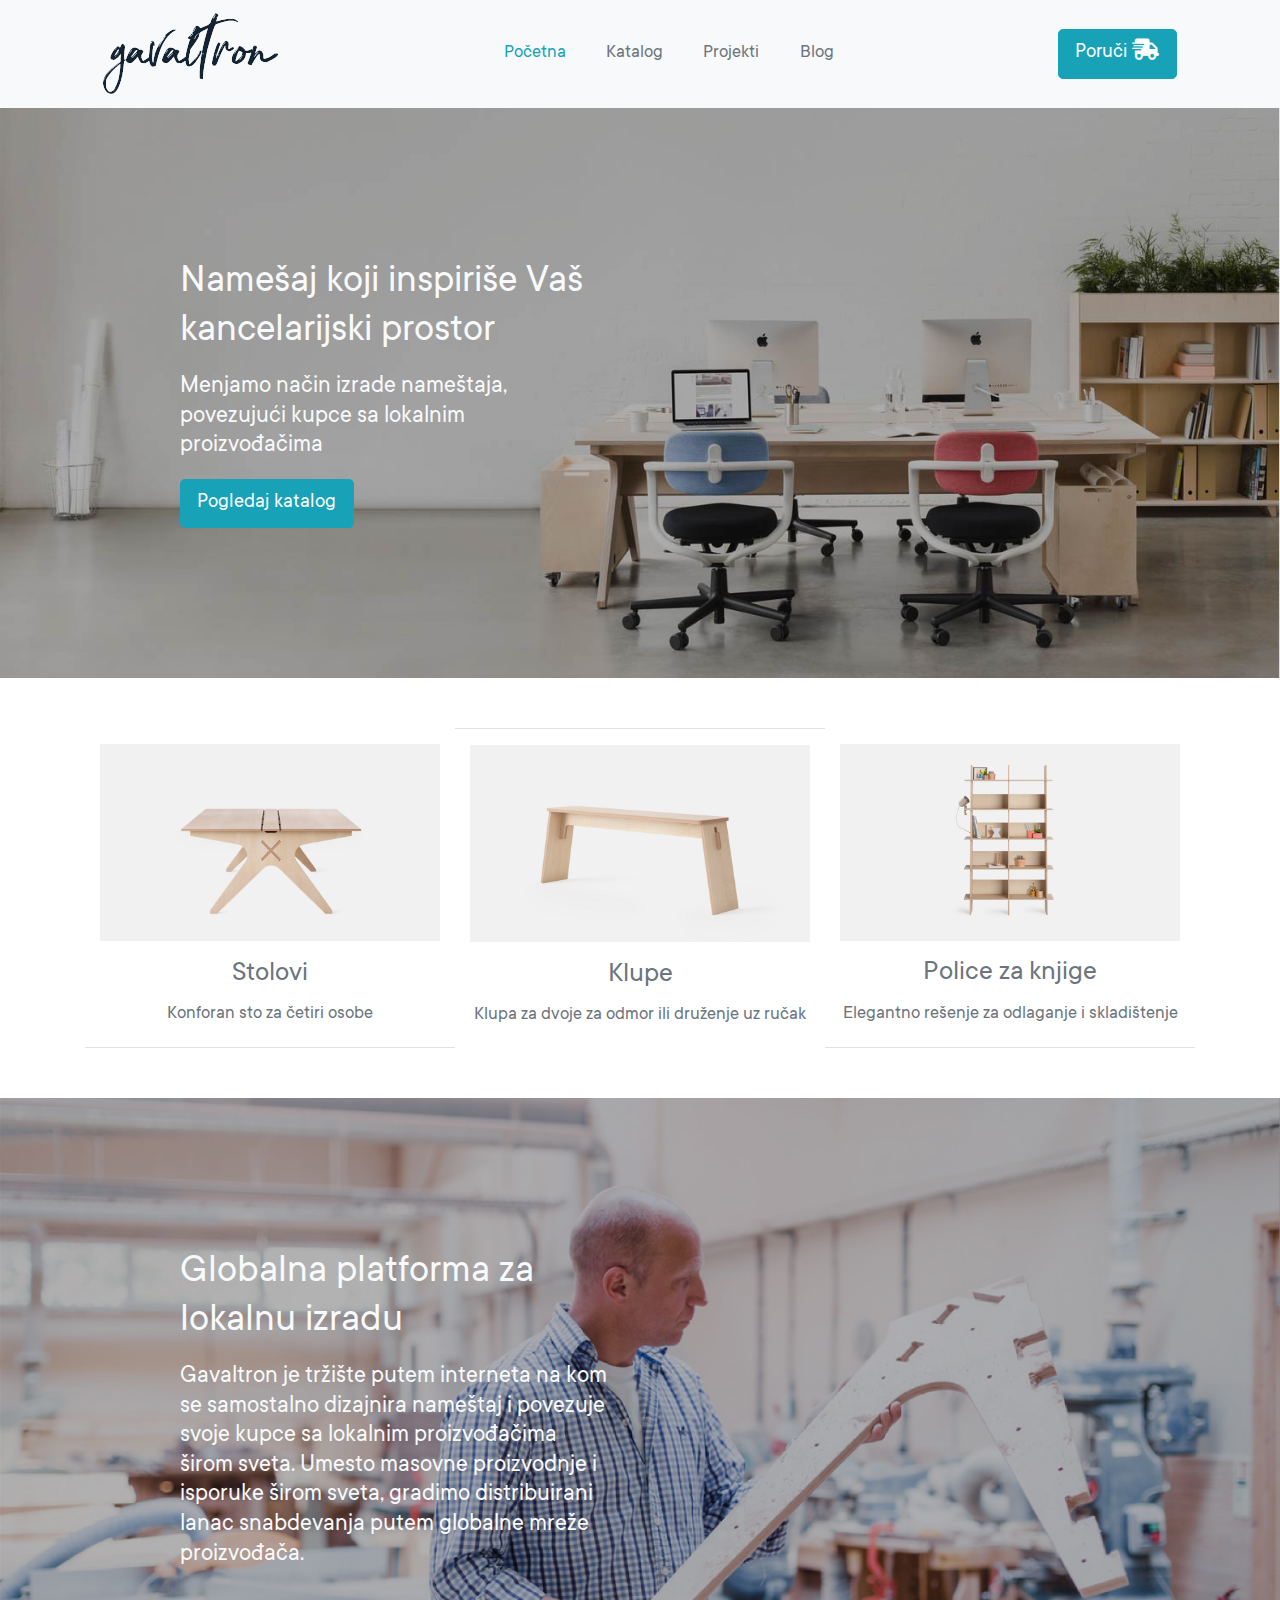
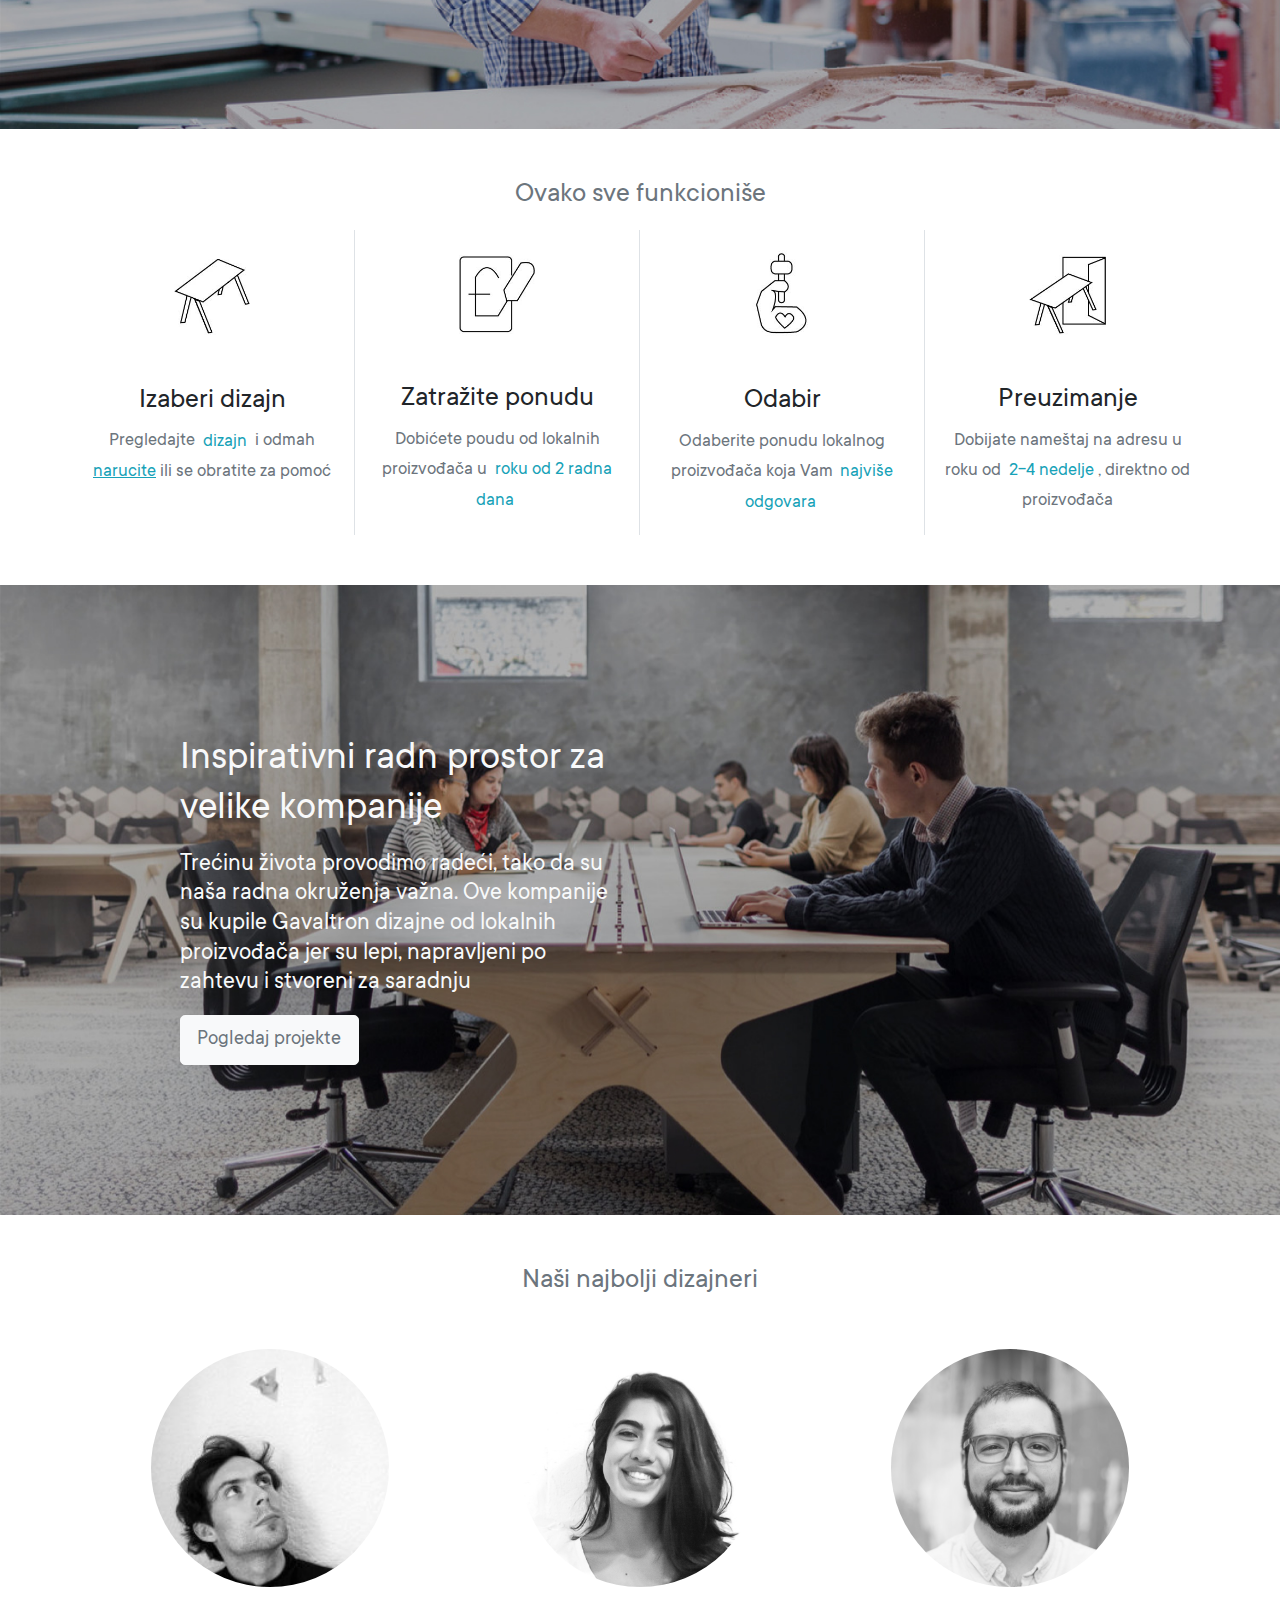
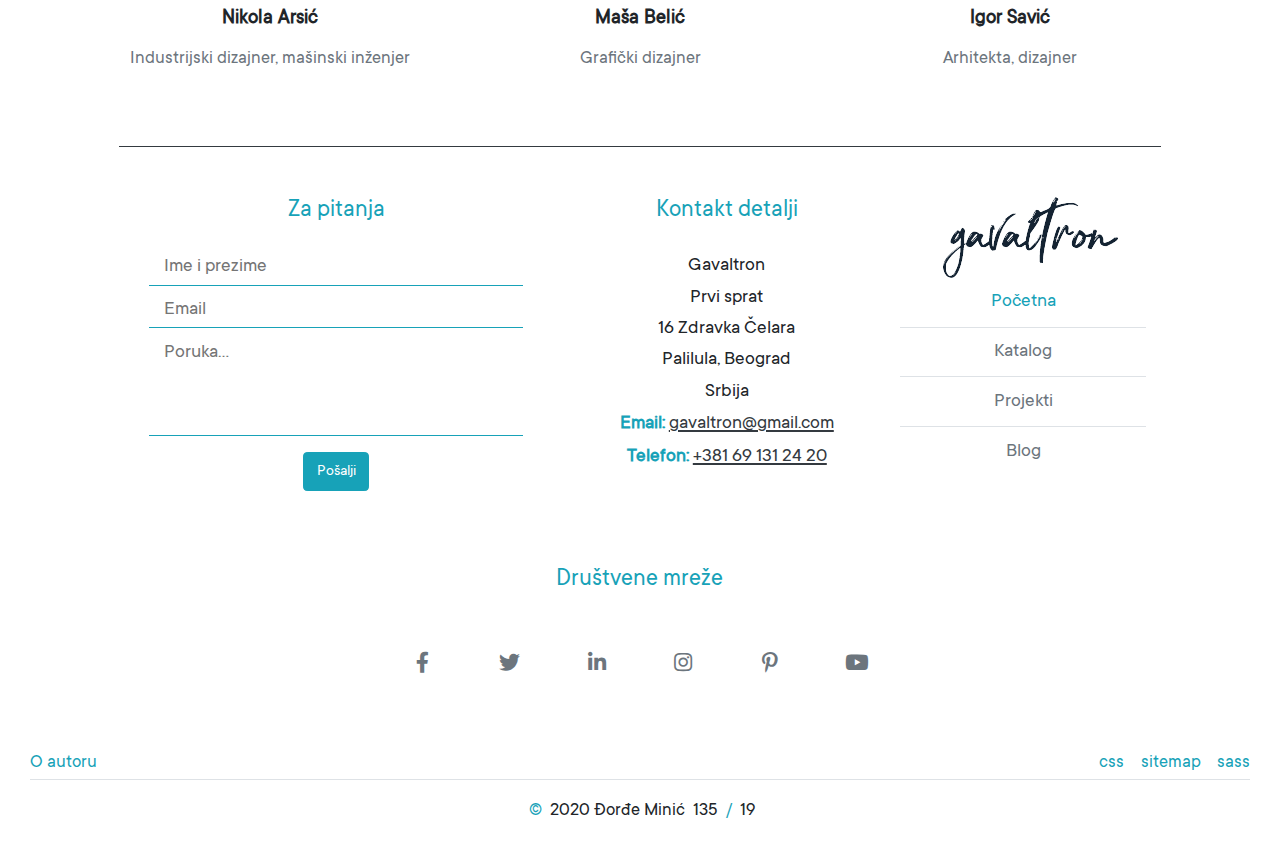
==== index.html @ ced62718 "summary" ====
<!DOCTYPE html>
<html lang="en">
  <head>
    <!--  animacija -->
    <meta charset="UTF-8"/>
    <meta name="viewport" content="width=device-width, initial-scale=1.0"/>
    <meta http-equiv="X-UA-Compatible" content="ie=edge"/>
    <title>Početna • Gavaltron</title>
    <link rel="shortcut icon" href="img/icon.ico" type="image/ico">
    <link rel="stylesheet" href="https://maxcdn.bootstrapcdn.com/bootstrap/4.0.0/css/bootstrap.min.css" integrity="sha384-Gn5384xqQ1aoWXA+058RXPxPg6fy4IWvTNh0E263XmFcJlSAwiGgFAW/dAiS6JXm"
        crossorigin="anonymous"/>
    <link rel="stylesheet" type="text/css" href="css/style.css"/>
    <link rel="stylesheet" href="https://use.fontawesome.com/releases/v5.12.1/css/all.css">
    <meta name="keywords" content="gavaltron, prodaja, namestaja, kontakt, cena"/>
	  <meta name="description" content="Mi menjamo način izrade nameštaja, povezujući kupce sa lokalnim proizvođačima.">
</head>
<body>
  <nav class="navbar navbar-expand-sm navbar-dark bg-light d-flex justify-content-around">
    <a href="#" class="navbar-brand"><img src="img/logo.jpg" class="mw-100" alt="logo"/></a>
    <button class="navbar-toggler bg-info" data-toggle="collapse" data-target="#navbarMenu">
        <span class="navbar-toggler-icon"></span>
    </button>
    <div class="collapse navbar-collapse nav-pills col-md-4" id="navbarMenu">
        <ul class="navbar-nav container justify-content-around">
            <li class="nav-item"><a href="#" class="nav-link text-info">Početna</a></li>
            <li class="nav-item"><a href="katalog.html" class="nav-link text-secondary">Katalog</a></li>
            <li class="nav-item"><a href="projekti.html" class="nav-link text-secondary">Projekti</a></li>
            <li class="nav-item"><a href="blog.html" class="nav-link text-secondary">Blog</a></li>
        </ul>
    </div>
    <button type="button" id="korpa" class="btn btn-info btn-lg" data-toggle="modal" data-target=".bd-example-modal-lg">Poruči <i class="fa fa-shipping-fast"></i></button>
    <div class="modal fade bd-example-modal-lg" tabindex="-1" role="dialog" aria-labelledby="myLargeModalLabel" aria-hidden="true">
      <div class="modal-dialog modal-lg">
        <div class="modal-content">
          <section class="order-form my-4 mx-4">
            <div class="container pt-4">
        
                <div class="row">
                    <div class="col-12">
                        <h1>Poručite brzo i jednostavno!</h1>
                        <span class="pb-2 border-bottom d-block">Popunite formular ispod kako bi poručili željeni namestaj.</span>
                    </div>
                    <div class="col-12">
                        
                        <div class="row mx-4">
                            <div class="col-12 mb-2">
                            <label class="order-form-label mt-2">Lični podaci</label>
                            </div>
                            <div class="col-12 col-sm-6">
                            <input class="order-form-input border border-info" placeholder="Ime" required/>
                            </div>
                            <div class="col-12 col-sm-6 mt-2 mt-sm-0">
                            <input class="order-form-input border border-info" placeholder="Prezime" required/>
                            </div>
                        </div>
                
                        <div class="row mt-3 mx-4">
                            <div class="col-12">
                            <label class="order-form-label mt-2">Naziv nameštaja i tip</label>
                            </div>
                            <div class="col-12">
                            <input class="order-form-input border border-info" placeholder="Npr: 'Lean' Sto" required/>
                            </div>
                        </div>
                
                        <div class="row mt-3 mx-4">
                            <div class="col-12">
                            <label class="order-form-label mt-2">Datum poručivanja</label>
                            </div>
                            <div class="col-12">
                            <input class="order-form-input border border-info" placeholder="Npr: 20.4.2020." id="date" required/>
                            </div>
                        </div>
                
                        <div class="row mt-3 mx-4">
                            <div class="col-12">
                            <label class="order-form-label mt-2">Adresa</label>
                            </div>
                            <div class="col-12">
                            <input class="order-form-input border border-info" placeholder="Ulica i broj" required/>
                            </div>
                            <div class="col-12 col-sm-6 mt-2 pr-sm-2">
                            <input class="order-form-input border border-info" placeholder="Grad i poštanski broj" required/>
                            </div>
                            <div class="col-12 col-sm-6 mt-2 pl-sm-0">
                            <input class="order-form-input border border-info" placeholder="Država" required/>
                            </div>
                        </div>
                
                        <div class="row mt-3 mx-4">
                            <div class="col-12">
                                <div class="custom-control custom-checkbox">
                                    <input type="checkbox" class="custom-control-input" id="defaultChecked2" checked/>
                                    <label class="custom-control-label" for="defaultChecked2">Slažem se sa uslovim korišćenja.</label>
                                </div>
                            </div>
                        </div>
                
                        <div class="row mt-3">
                            <div class="col-12">
                                <button type="button" id="btnSubmit" class="btn btn-lg btn-info btn-min-width d-block mx-auto btn-submit">Poruči</button>
                            </div>
                            <div class="col-12 mt-4">
                              <p class="d-inline">Za odlazak na katalog klikni </p><a href="katalog.html" class="text-info" ><u>ovde.</u></a>
                          </div>
                        </div>
            
                    </div>
                </div>
            </div>
        </section>
        </div>
      </div>
    </div>
  </nav>
  <div class="naslovna bg p-50-0 d-flex align-items-center">
    <div class="container-fuid col-12">
      <div class="container-fuid float-left text-light col-12 col-lg-5">
        <h1>Namešaj koji inspiriše Vaš kancelarijski prostor</h1>
        <h4 class="mt-3 mb-3">Menjamo način izrade nameštaja, povezujući kupce sa lokalnim proizvođačima</h4>
        <span class="button-container text-left">
          <a href="katalog.html" class="btn btn-lg btn-info btn-min-width ">Pogledaj katalog</a>
        </span>
      </div>
    </div>
  </div>  
  <div class="container p-50-0">
    <div class="trojka row m-0 container">
      <a href="katalog.html#stolovi" class="border-bottom col-xs-6 text-center col-sm-4 text-secondary">
        <div class="img-container mt-3"><img src="img/sto.jpg" class="h-auto mw-100" alt="sto"/></div>
        <h3 class="mt-3">Stolovi</h3>
        <p>Konforan sto za četiri osobe</p>
      </a>
      <a href="katalog.html#klupe" class="border-top col-xs-6 text-center col-sm-4 text-secondary dn">
        <div class="img-container mt-3"><img src="img/klupa.jpg" class="h-auto mw-100" alt="klupa"/></div>
        <h3 class="mt-3">Klupe</h3>
        <p>Klupa za dvoje za odmor ili druženje uz ručak</p>
      </a>
      <a href="katalog.html#police" class="border-bottom col-xs-6 text-center col-sm-4 text-secondary">
        <div class="img-container mt-3"><img src="img/polica.jpg" class="h-auto mw-100" alt="polica"/></div>
        <h3 class="mt-3">Police za knjige</h3>
        <p>Elegantno rešenje za odlaganje i skladištenje</p>
      </a>
    </div>
  </div>
  <div class="naslovna o-nama bg p-50-0 d-flex align-items-center">
    <div class="container-fuid col-12">
      <div class="container-fuid float-left text-light col-12 col-lg-5">
        <h1>Globalna platforma za lokalnu izradu</h1>
        <h4 class="mt-3">Gavaltron je tržište putem interneta na kom se samostalno dizajnira nameštaj i povezuje svoje kupce sa lokalnim proizvođačima širom sveta. 
          Umesto masovne proizvodnje i isporuke širom sveta, gradimo distribuirani lanac snabdevanja putem globalne mreže proizvođača.</h4>
      </div>
    </div>
  </div> 
  <div class="koraci container text-center p-50-0">
    <h3 class="text-center text-secondary mb-3">Ovako sve funkcioniše</h3>
    <div class="row m-0">
        <div class="col-6 col-lg-3 bn border-right">
          <div class="img-container mt-3 mb-3"><img src="img/ikonica1.jpg" class=" mh-30" alt="Dizajn"/></div>
          <h3 class="mt-5">Izaberi dizajn</h3>
          <p class="mt-2 text-secondary">Pregledajte <mark>dizajn</mark> i odmah <a href="#" class="aunderline text-info">narucite</a> ili se obratite za pomoć</p>
        </div>
        <div class="col-6 col-lg-3 bn border-right">
          <div class="img-container mt-3 mb-3"><img src="img/ikonica2.jpg" class="h-auto w-30" alt="Ponuda"/></div>
          <h3 class="mt-5">Zatražite ponudu</h3>
          <p class="mt-2 text-secondary">Dobićete poudu od lokalnih proizvođača u <mark>roku od 2 radna dana</mark></p>
        </div>
        <div class="col-6 col-lg-3 bn border-right">
          <div class="img-container mt-3 mb-3"><img src="img/ikonica3.jpg" class="h-auto w-30" alt="Odabir"/></div>
          <h3 class="mt-5">Odabir</h3>
          <p class="mt-2 text-secondary">Odaberite ponudu lokalnog proizvođača koja Vam <mark>najviše odgovara</mark></p>
        </div>
        <div class="col-6 col-lg-3">
          <div class="img-container mt-3 mb-3"><img src="img/ikonica4.jpg" class="h-auto w-30" alt="Dostava"/></div>
          <h3 class="mt-5">Preuzimanje</h3>
          <p class="mt-2 text-secondary">Dobijate nameštaj na adresu u roku od <mark>2-4 nedelje</mark>, direktno od proizvođača</p>
        </div>
    </div>
  </div>
  <div class="naslovna klijenti bg p-50-0 d-flex align-items-center">
    <div class="container-fuid col-12">
      <div class="container-fuid float-left text-light col-12 col-lg-5">
        <h1>Inspirativni radn prostor za velike kompanije</h1>
        <h4 class="mt-3 mb-3">Trećinu života provodimo radeći, tako da su naša radna okruženja važna. 
          Ove kompanije su kupile Gavaltron dizajne od lokalnih proizvođača jer su lepi, napravljeni po zahtevu i stvoreni za saradnju</h4>
        <span class="button-container text-left">
          <a href="projekti.html" class="btn btn-lg btn-light text-secondary btn-min-width ">Pogledaj projekte</a>
        </span>
      </div>
    </div>
  </div>  
  <div class="dizajneri container p-50-0">
    <h3 class="text-center text-secondary mb-5">Naši najbolji dizajneri</h3>
    <div class="row m-0 container d-flex justify-content-around">
      <div class="card col-xs-6 text-center col-8 col-sm-6 col-md-4 brd-none">
        <img class="card-img-top rounded-circle mx-auto" src="img/dizajner1.jpg" alt="dizajner">
        <div class="card-body">
          <h5 class="card-title font-weight-bold">Nikola Arsić</h5>
          <p class="card-text text-secondary">Industrijski dizajner, mašinski inženjer</p>
        </div>
      </div>
      <div class="card col-xs-6 text-center col-8 col-sm-6 col-md-4 brd-none">
        <img class="card-img-top rounded-circle mx-auto" src="img/dizajner2.jpg" alt="dizajner">
        <div class="card-body">
          <h5 class="card-title font-weight-bold">Maša Belić</h5>
          <p class="card-text text-secondary">Grafički dizajner</p>
        </div>
      </div>
      <div class="card col-xs-6 text-center col-8 col-sm-6 col-md-4 brd-none">
        <img class="card-img-top rounded-circle mx-auto" src="img/dizajner3.jpg" alt="dizajner">
        <div class="card-body">
          <h5 class="card-title font-weight-bold">Igor Savić</h5>
          <p class="card-text text-secondary">Arhitekta, dizajner</p>
        </div>
      </div>
    </div>
  </div>
  <footer>
    <div class="container-fluid pb-0">
      <div class="kontakt border-top border-dark container-fluid d-flex flex-wrap justify-content-between col-10 p-50-0">
        <form class="p-50-0 pt-0 d-inline col-12 col-md-6 col-lg-5" action="#" method="GET">
          <h4 class="text-info mb-4 text-center">Za pitanja</h4>
          <div class="container-fluid col-12">
            <div class="col d-flex">
              <input type="text" name="name" id="name" class="container brd-none border-bottom border-info" placeholder="Ime i prezime">
            </div>
            <div class="col d-flex">
              <input type="email" name="mail" id="mail" class="container brd-none border-bottom border-info mt-2" placeholder="Email">
            </div>
            <div class="col d-flex">
              <textarea name="text" id="text" cols="22" maxlength="200"  rows="3" class="container brd-none border-bottom border-info mt-2" placeholder="Poruka..."></textarea>
            </div>
            <div class="d-flex justify-content-center mt-3">
                <input type="submit" id="button" class="btn btn-info" value="Pošalji">
            </div>      
          </div>
        </form>
        <div class="container text-center col-12 col-md-6 col-lg-4">
          <h4 class="text-info mb-4 text-center">Kontakt detalji</h4>
          <ul class="list-unstyled">
            <li>Gavaltron</li>
            <li>Prvi sprat</li>
            <li>16 Zdravka Čelara</li>
            <li>Palilula, Beograd</li>
            <li>Srbija</li>
            <li class="text-info">
              <p class="font-weight-bold d-inline">Email: </p><a href="mailto:djordje.minic.135.19@ict.edu.rs" class="text-dark aunderline">gavaltron@gmail.com</a>
            </li>
            <li class="text-info">
              <p class="font-weight-bold d-inline">Telefon: </p><a href="tel:+381 69 131 24 20" class="text-dark aunderline">+381 69 131 24 20</a>
            </li>
          </ul>
        </div>
        <div class="p-50-0 pt-0 container col-lg-3 col-9 col-md-6">
          <div class="logo-f d-flex justify-content-center">
            <a href="#"><img src="img/logo.jpg" alt="logo"/></a>
          </div>
          <ul class="list-group list-group-flush text-center col-12">
            <li><a href="#" class="nav-link text-info border-bottom">Početna</li></a>
            <li><a href="katalog.html" class="nav-link text-secondary border-bottom">Katalog</li></a>
            <li><a href="projekti.html" class="nav-link text-secondary border-bottom">Projekti</li></a>
            <li><a href="blog.html" class="nav-link text-secondary">Blog</li></a>
          </ul>
        </div>
        <div class="p-0 container mt-4 col-8 col-md-4 col-lg-6">
          <h4 class="text-info mb-4 text-center">Društvene mreže</h4>
          <ul class="p-0 d-flex justify-content-between flex-wrap">
            <li class="p-0 d-inline col-4 col-sm-2 col-md-6 col-lg-2 text-center mt-4"><a href="https://facebook.com" target="_blanc"><i class="text-secondary text-center m-2 fab fa-facebook-f"></i></a></li>
            <li class="p-0 d-inline col-4 col-sm-2 col-md-6 col-lg-2 text-center mt-4"><a href="https://twitter.com" target="_blanc"><i class="text-secondary text-center m-2 fab fa-twitter"></i></a></li>
            <li class="p-0 d-inline col-4 col-sm-2 col-md-6 col-lg-2 text-center mt-4"><a href="https://www.linkedin.com" target="_blanc"><i class="text-secondary text-center m-2 fab fa-linkedin-in"></i></a></li>
            <li class="p-0 d-inline col-4 col-sm-2 col-md-6 col-lg-2 text-center mt-4"><a href="https://www.instagram.com" target="_blanc"><i class="text-secondary text-center m-2 fab fa-instagram"></i></a></li>
            <li class="p-0 d-inline col-4 col-sm-2 col-md-6 col-lg-2 text-center mt-4"><a href="https://www.pinterest.com" target="_blanc"><i class="text-secondary text-center m-2 fab fa-pinterest-p"></i></a></li>
            <li class="p-0 d-inline col-4 col-sm-2 col-md-6 col-lg-2 text-center mt-4"><a href="https://www.youtube.com" target="_blanc"><i class="text-secondary text-center m-2 fab fa-youtube"></i></a></li>
					</ul>
        </div>
      </div> 
      <div class="container col-12">
        <a href="oAutoru.html" class="d-inline text-info">O autoru</a>
        <a href="css/style.sass" class="d-inline text-info ml-3 float-right">sass</a>
        <a href="sitemap.xml" class="d-inline text-info ml-3 float-right">sitemap</a>
        <a href="css/style.css" class="d-inline text-info float-right">css</a>
        <p class="text-center border-top pt-3"><mark> © </mark> 2020 Đorđe Minić &nbsp;135<mark> / </mark>19</p>
      </div> 
    </div>
  </footer> 
  <script src="https://code.jquery.com/jquery-3.2.1.slim.min.js" integrity="sha384-KJ3o2DKtIkvYIK3UENzmM7KCkRr/rE9/Qpg6aAZGJwFDMVNA/GpGFF93hXpG5KkN"
        crossorigin="anonymous"></script>
    <script src="https://cdnjs.cloudflare.com/ajax/libs/popper.js/1.12.9/umd/popper.min.js" integrity="sha384-ApNbgh9B+Y1QKtv3Rn7W3mgPxhU9K/ScQsAP7hUibX39j7fakFPskvXusvfa0b4Q"
        crossorigin="anonymous"></script>
    <script src="https://maxcdn.bootstrapcdn.com/bootstrap/4.0.0/js/bootstrap.min.js" integrity="sha384-JZR6Spejh4U02d8jOt6vLEHfe/JQGiRRSQQxSfFWpi1MquVdAyjUar5+76PVCmYl"
        crossorigin="anonymous"></script>
</body>
</html>
---- css/style.css ----
@font-face {
  font-family: myFont;
  src: url("../fonts/TTCommons-Regular.ttf");
}

::-moz-selection {
  background: #5bc0de;
  color: #fff;
}

::selection {
  background: #5bc0de;
  color: #fff;
}

* {
  font-family: myFont;
  scroll-behavior: smooth;
  font-size: 1.03em;
  line-height: 1.6;
  -webkit-transition: 0.4s;
  transition: 0.4s;
}

mark {
  background-color: rgba(0, 0, 0, 0);
  color: #17a2b8;
}

ul {
  list-style-type: none;
}

a:hover {
  text-decoration: none;
}

.p-50-0 {
  padding: 50px 0px;
}

.aunderline {
  text-decoration: underline;
}

.brd-none {
  border: none;
}

textarea {
  resize: none;
}

.naslovna {
  background-image: url(../img/naslovna1.png);
  height: 100%;
  padding: 150px 0px 150px 150px;
  background-size: cover;
  background-repeat: no-repeat;
  background-position: center;
}

.proizvodi a:hover {
  border: 1px solid #dee2e6;
}

.proizvodi a img:hover {
  -webkit-transform: scale(1.15);
          transform: scale(1.15);
}

.o-nama {
  background-image: url(../img/naslovna2.jpg);
}

.klijenti {
  background-image: url(../img/naslovna3.jpg);
}

.koraci img {
  max-width: 30%;
}

.dizajneri img {
  max-width: 70%;
}

.order-form-input {
  width: 100%;
  padding: 8px 8px;
  font-size: 0.9em;
  border-color: #17a2b8;
}

@media only screen and (max-width: 991px) {
  .bn {
    border-right: none !important;
  }
}

@media only screen and (max-width: 575px) {
  nav a {
    -webkit-box-ordinal-group: 3;
        -ms-flex-order: 2;
            order: 2;
  }
  nav button {
    -webkit-box-ordinal-group: 2;
        -ms-flex-order: 1;
            order: 1;
  }
  nav #korpa {
    -webkit-box-ordinal-group: 4;
        -ms-flex-order: 3;
            order: 3;
  }
  .p-50-0 {
    padding: 50px 0px;
  }
  .dn {
    display: none;
  }
}
/*# sourceMappingURL=style.css.map */
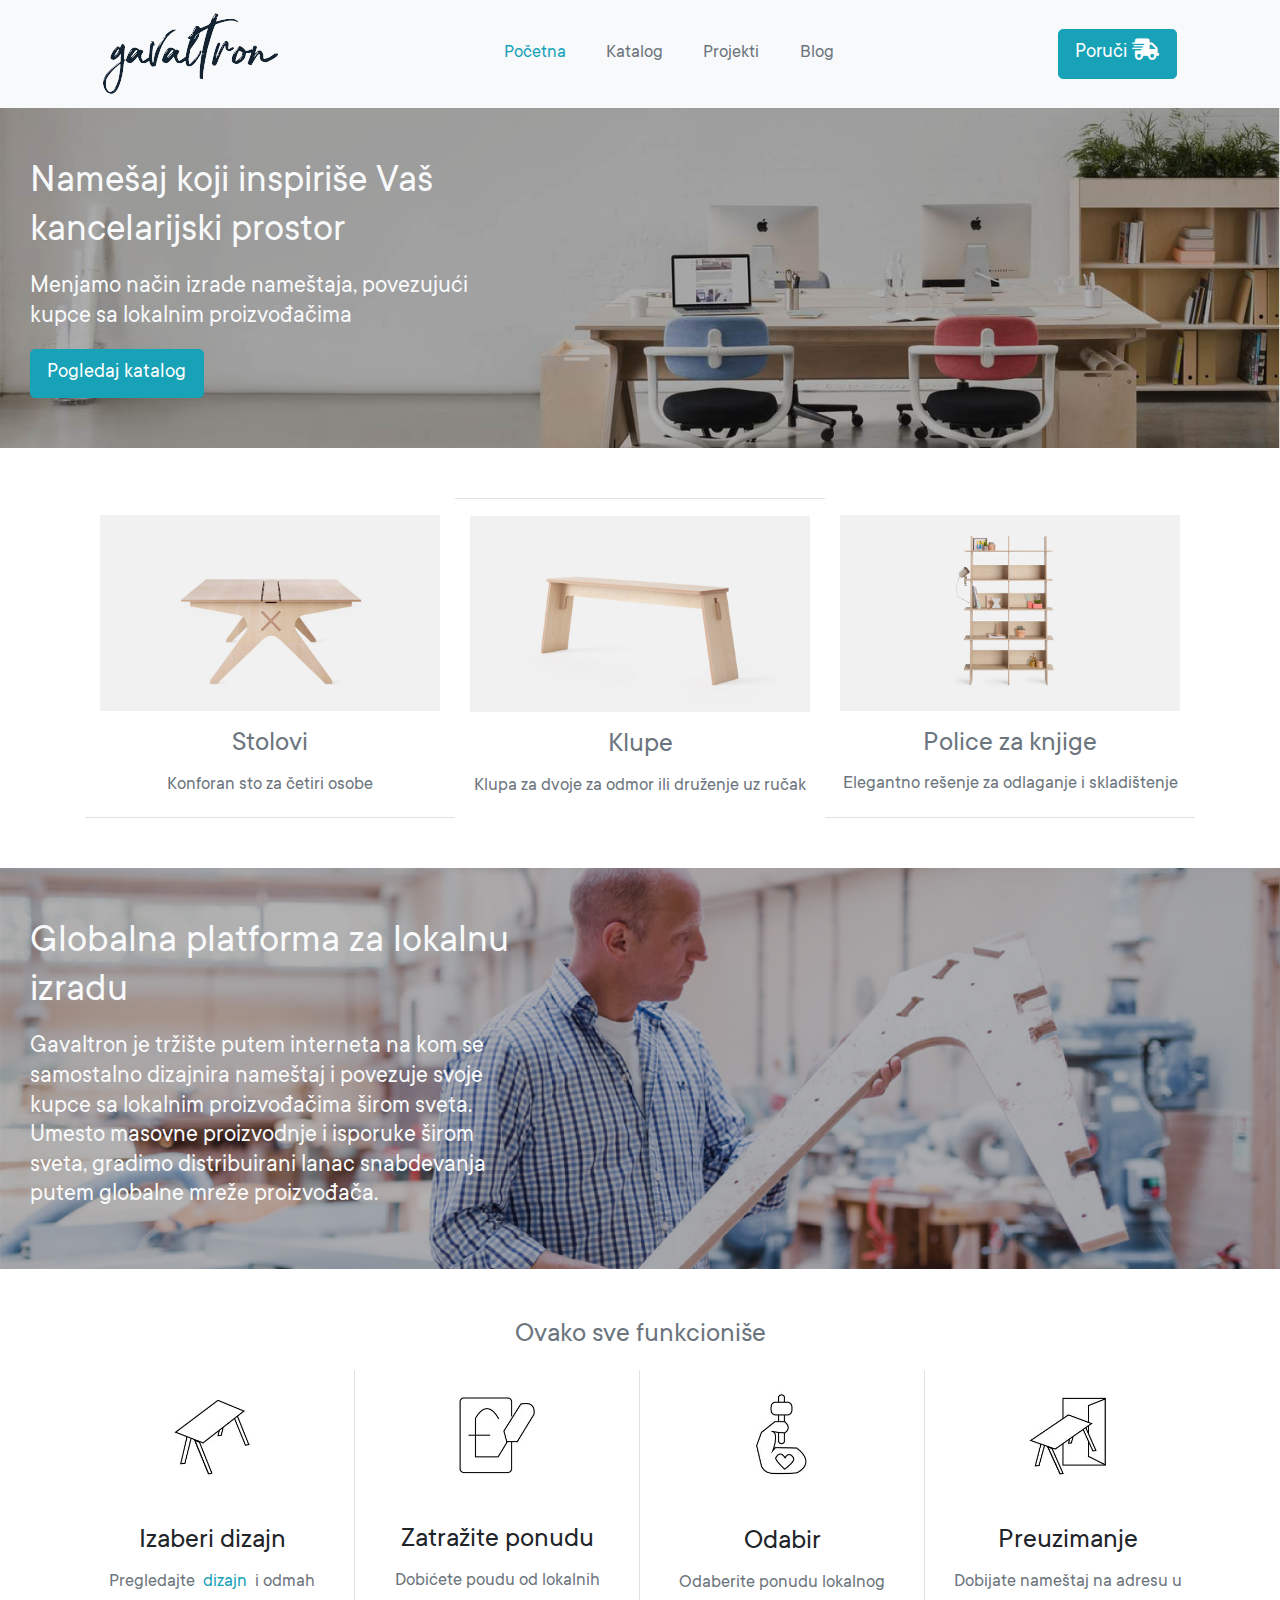
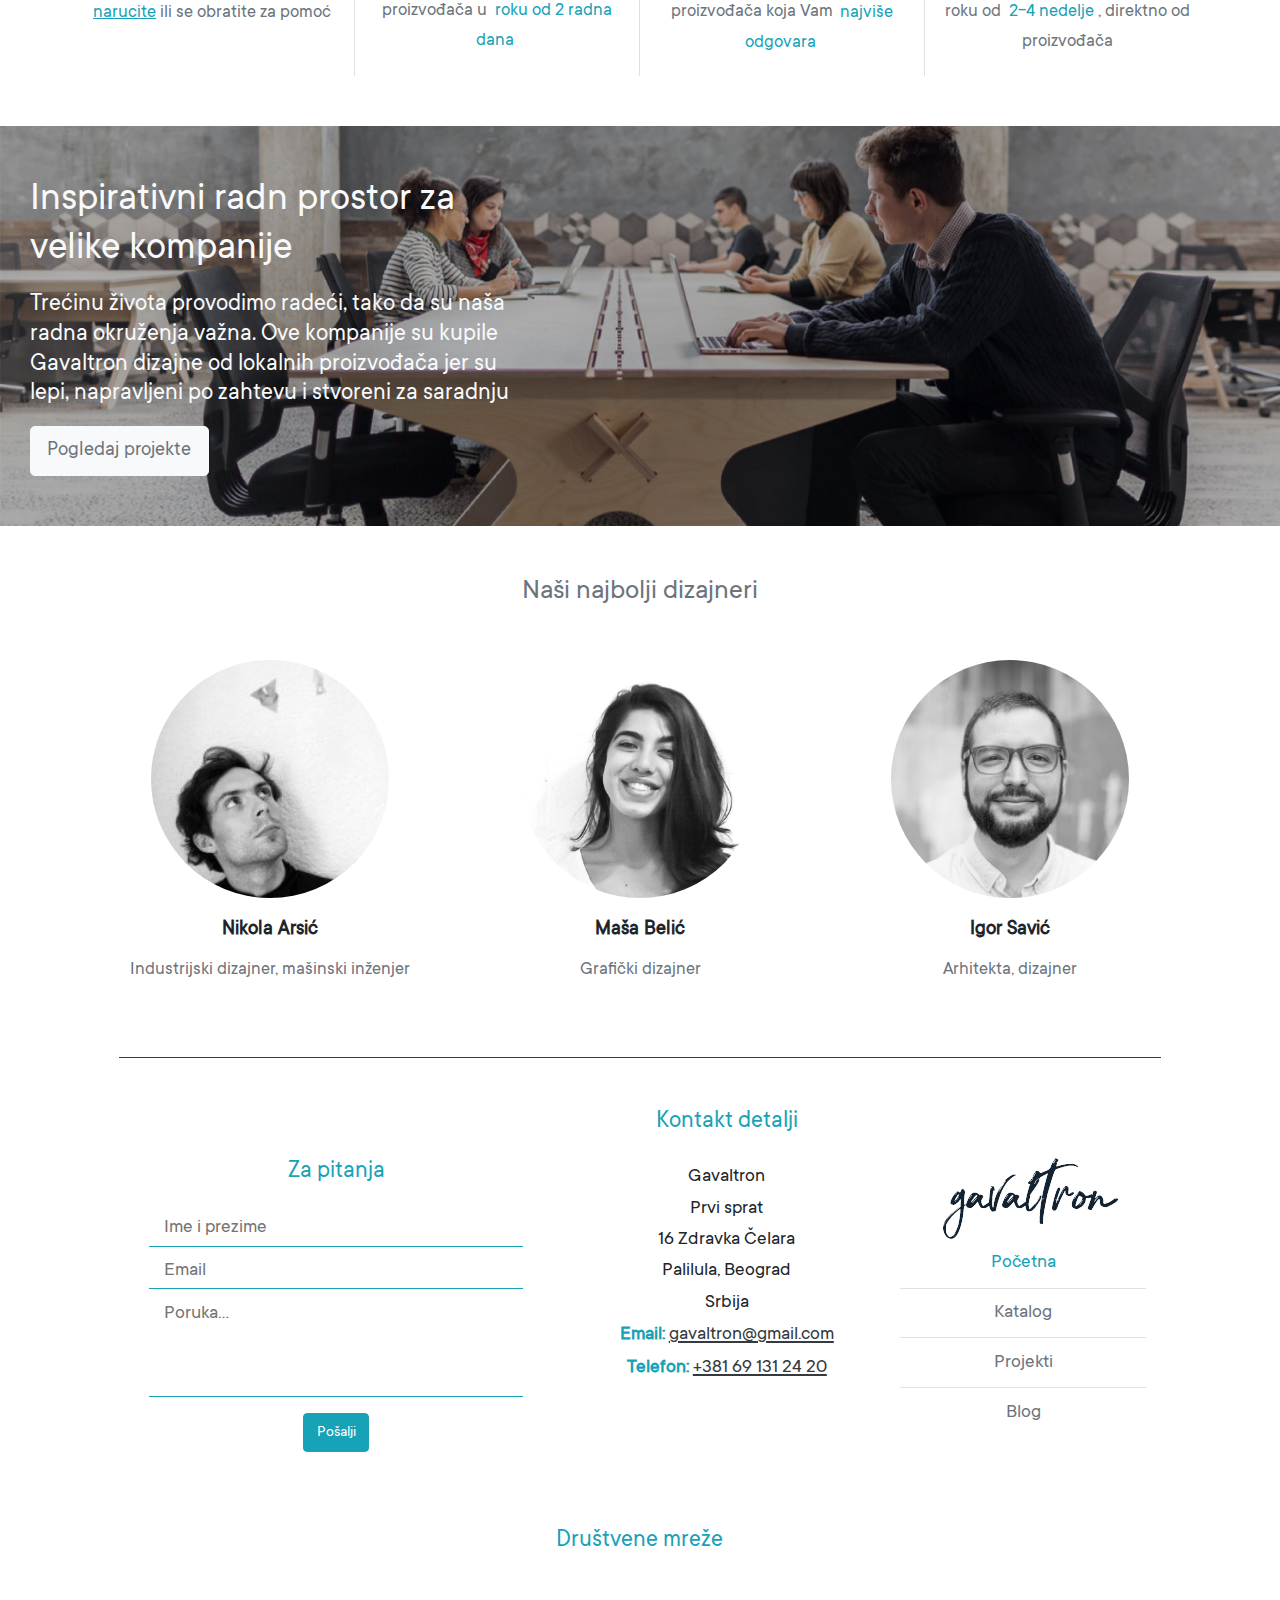
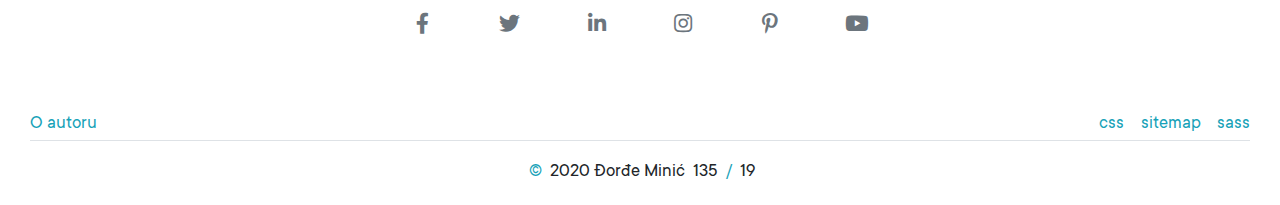
==== commit 59c407c5: "ispit" ====
--- a/index.html
+++ b/index.html
@@ -20,7 +20,7 @@
     <button class="navbar-toggler bg-info" data-toggle="collapse" data-target="#navbarMenu">
         <span class="navbar-toggler-icon"></span>
     </button>
-    <div class="collapse navbar-collapse nav-pills col-md-4" id="navbarMenu">
+    <div class="collapse navbar-collapse col-md-4" id="navbarMenu">
         <ul class="navbar-nav container justify-content-around">
             <li class="nav-item"><a href="#" class="nav-link text-info">Početna</a></li>
             <li class="nav-item"><a href="katalog.html" class="nav-link text-secondary">Katalog</a></li>
--- a/css/style.css
+++ b/css/style.css
@@ -13,8 +13,11 @@
   color: #fff;
 }
 
+html, body {
+  font-family: myFont;
+}
+
 * {
-  font-family: myFont;
   scroll-behavior: smooth;
   font-size: 1.03em;
   line-height: 1.6;
@@ -35,8 +38,20 @@
   text-decoration: none;
 }
 
+.info {
+  color: #17a2b8;
+}
+
 .p-50-0 {
-  padding: 50px 0px;
+  padding: 50px 0px !important;
+}
+
+.p-10-0 {
+  padding: 10px 0px;
+}
+
+.h100 {
+  height: 100px !important;
 }
 
 .aunderline {
@@ -49,6 +64,10 @@
 
 textarea {
   resize: none;
+}
+
+.navbar {
+  padding: 10px auto;
 }
 
 .naslovna {
@@ -92,9 +111,138 @@
   border-color: #17a2b8;
 }
 
-@media only screen and (max-width: 991px) {
+#navm {
+  -webkit-box-shadow: none;
+          box-shadow: none;
+  padding: 1rem;
+}
+
+#navm .sidenav-trigger {
+  height: auto;
+}
+
+#navm .nav-wrapper {
+  display: -webkit-box;
+  display: -ms-flexbox;
+  display: flex;
+  -ms-flex-pack: distribute;
+      justify-content: space-around;
+  -ms-flex-wrap: wrap;
+      flex-wrap: wrap;
+}
+
+#navm .nav-wrapper a, #navm .nav-wrapper ul {
+  position: relative;
+  color: #6c757d;
+}
+
+#navm .nav-wrapper ul a {
+  font-size: 1.3rem;
+  padding: 0px 25px;
+}
+
+#navm .nav-wrapper ul a:hover {
+  background-color: white;
+}
+
+#navm .nav-wrapper .matkorpa i {
+  line-height: auto;
+  height: auto;
+}
+
+#navm .btn {
+  height: auto;
+  background-color: #17a2b8;
+  border-radius: 5px;
+  font-size: 1.25rem;
+  padding: 5px 16;
+}
+
+.dflex {
+  display: -webkit-box;
+  display: -ms-flexbox;
+  display: flex;
+  -ms-flex-pack: distribute;
+      justify-content: space-around;
+  -ms-flex-wrap: wrap;
+      flex-wrap: wrap;
+}
+
+.oautoru {
+  border-top: 1px solid #6c757d;
+}
+
+.oautoru .autorslika {
+  height: inherit !important;
+}
+
+.oautoru .autorslika img {
+  width: 100%;
+}
+
+.oautoru #omeni p {
+  font-size: 1.15em;
+}
+
+.box {
+  background-color: white;
+  color: #17a2b8;
+  border-radius: 5px;
+  border: 1px solid #17a2b8;
+  left: 0px !important;
+  margin-left: 0px !important;
+}
+
+.box:hover {
+  background-color: #17a2b8;
+  color: white;
+  border: 1px solid #17a2b8;
+}
+
+.row::after {
+  display: none;
+}
+
+.sivo {
+  color: #6c757d;
+}
+
+.boxnh {
+  border-top: 1px solid #6c757d;
+  border-bottom: 1px solid #6c757d;
+  color: white;
+}
+
+.p-20-0 {
+  padding: 20px 0px  !important;
+}
+
+@media only screen and (min-width: 601px) {
+  nav a.sidenav-trigger {
+    display: none;
+  }
+}
+
+@media only screen and (min-width: 1200px) {
+  #omeni p {
+    font-size: 1.3em !important;
+  }
+}
+
+@media only screen and (max-width: 992px) {
+  nav .brand-logo {
+    -webkit-transform: none;
+            transform: none;
+    left: auto;
+  }
+  #navm .nav-wrapper ul a {
+    padding: 0px 7px;
+  }
   .bn {
     border-right: none !important;
+  }
+  .autorslika {
+    margin: 0px auto;
   }
 }
 
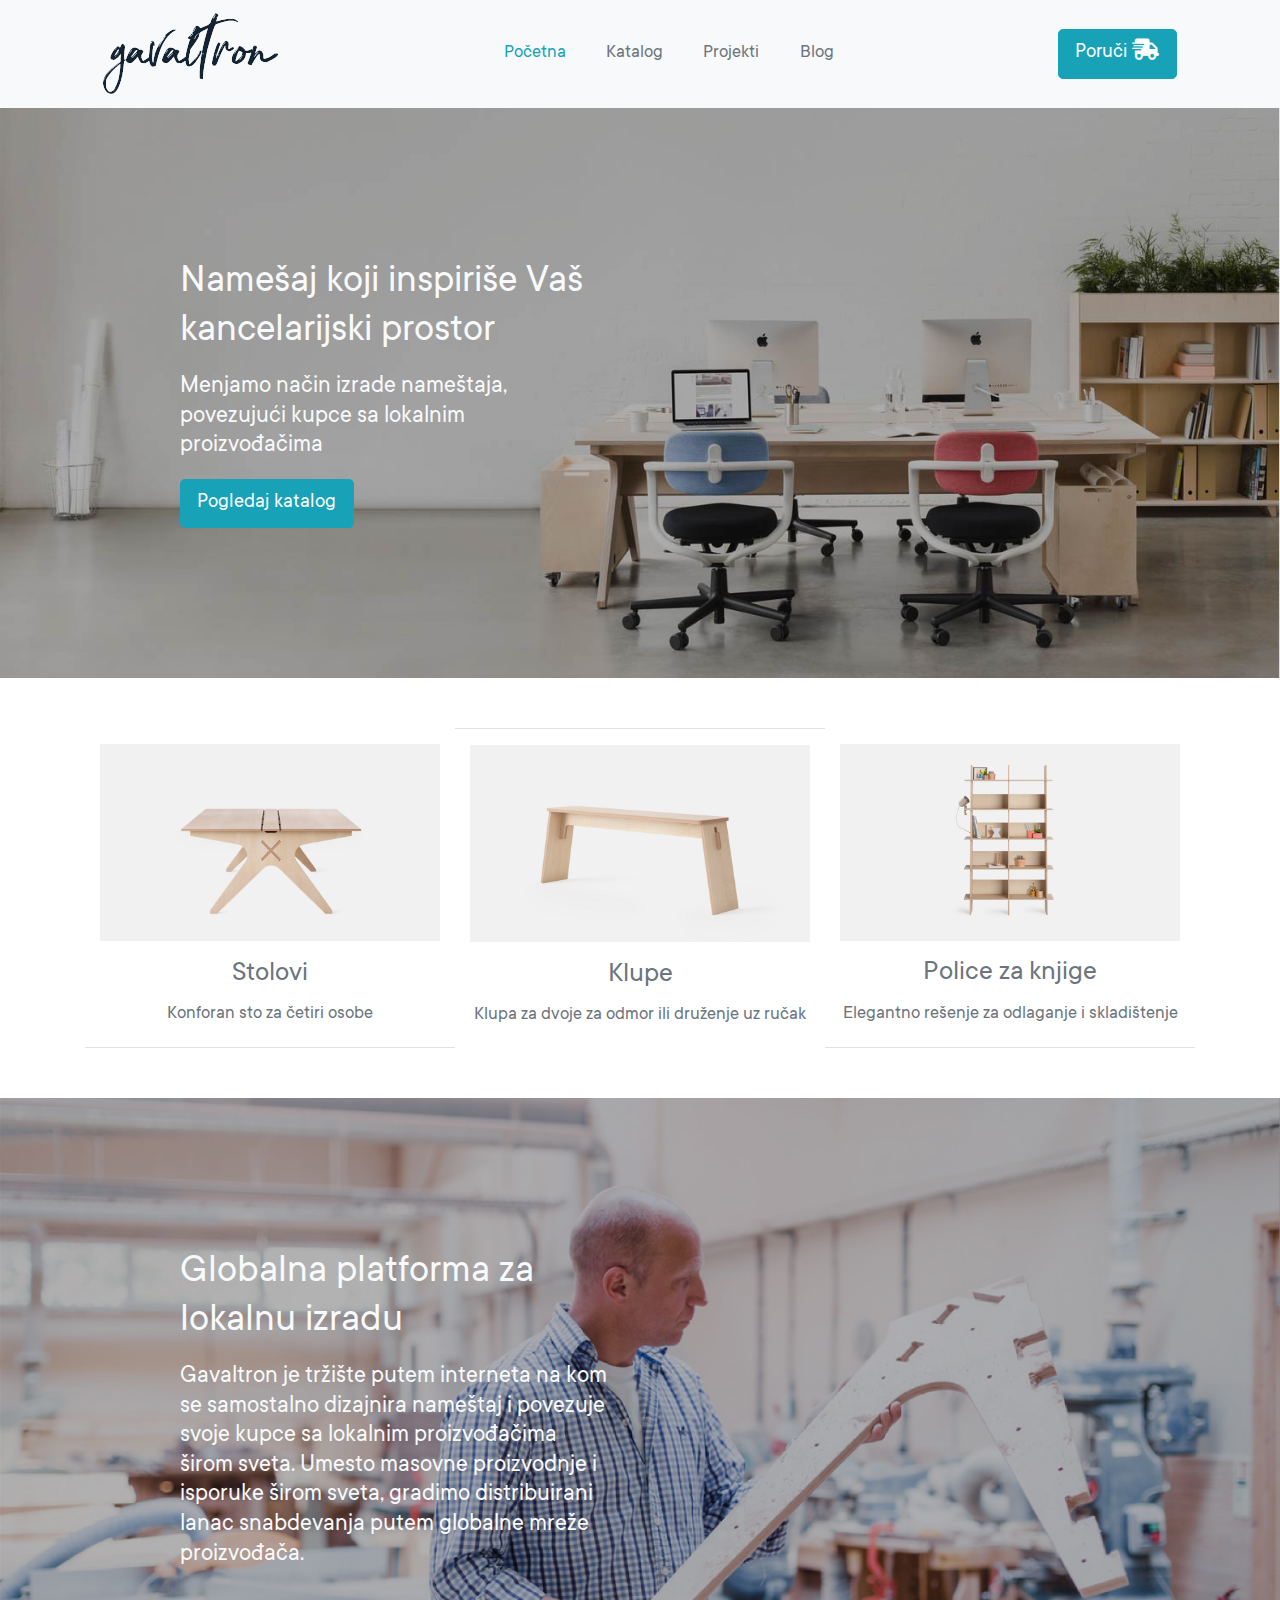
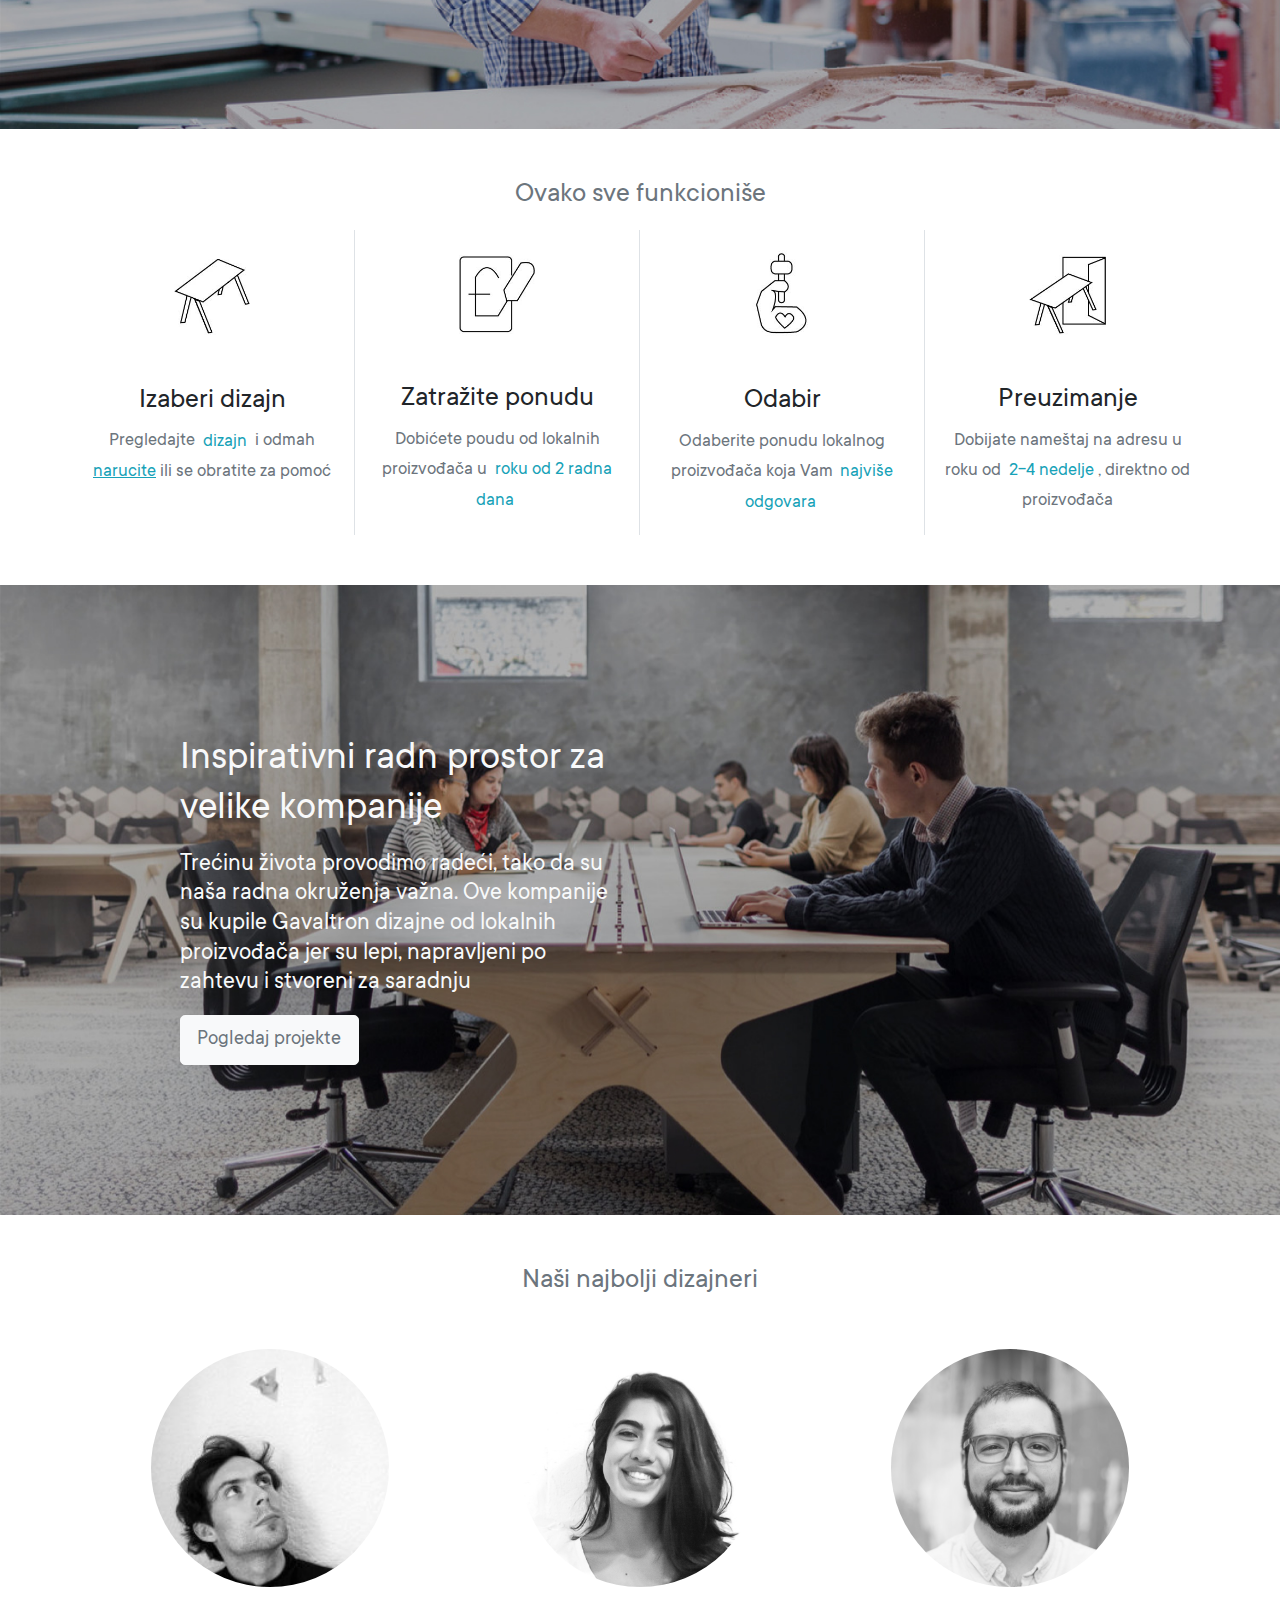
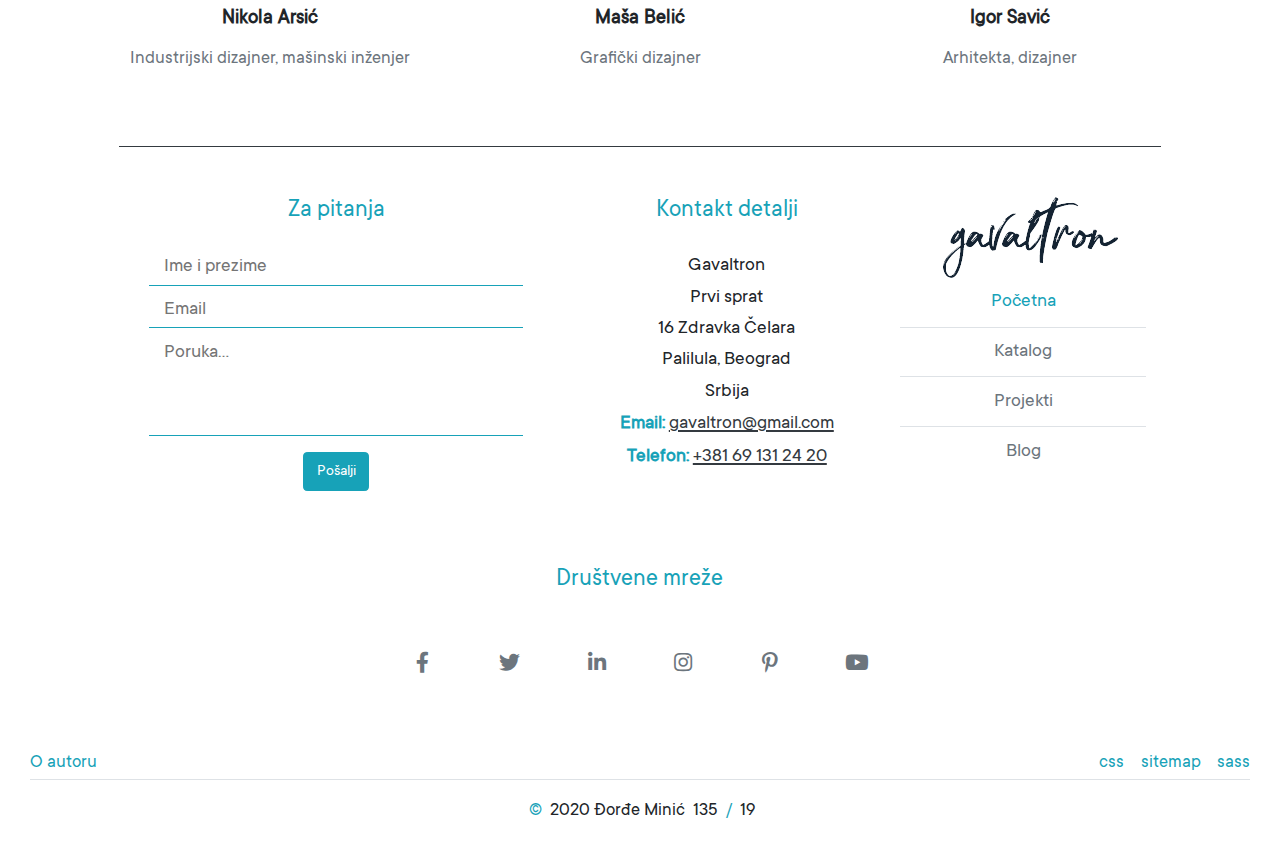
==== commit 54b3dbb3: "ispit" ====
--- a/index.html
+++ b/index.html
@@ -1,7 +1,6 @@
 <!DOCTYPE html>
 <html lang="en">
   <head>
-    <!--  animacija -->
     <meta charset="UTF-8"/>
     <meta name="viewport" content="width=device-width, initial-scale=1.0"/>
     <meta http-equiv="X-UA-Compatible" content="ie=edge"/>
@@ -158,7 +157,7 @@
         <div class="col-6 col-lg-3 bn border-right">
           <div class="img-container mt-3 mb-3"><img src="img/ikonica1.jpg" class=" mh-30" alt="Dizajn"/></div>
           <h3 class="mt-5">Izaberi dizajn</h3>
-          <p class="mt-2 text-secondary">Pregledajte <mark>dizajn</mark> i odmah <a href="#" class="aunderline text-info">narucite</a> ili se obratite za pomoć</p>
+          <p class="mt-2 text-secondary">Pregledajte <mark>dizajn</mark> i odmah <a href="#" class="aunderline text-info" data-toggle="modal" data-target=".bd-example-modal-lg">narucite</a> ili se obratite za pomoć</p>
         </div>
         <div class="col-6 col-lg-3 bn border-right">
           <div class="img-container mt-3 mb-3"><img src="img/ikonica2.jpg" class="h-auto w-30" alt="Ponuda"/></div>
@@ -276,9 +275,9 @@
       </div> 
       <div class="container col-12">
         <a href="oAutoru.html" class="d-inline text-info">O autoru</a>
-        <a href="css/style.sass" class="d-inline text-info ml-3 float-right">sass</a>
-        <a href="sitemap.xml" class="d-inline text-info ml-3 float-right">sitemap</a>
-        <a href="css/style.css" class="d-inline text-info float-right">css</a>
+        <a href="css/style.sass" target="_blanc" class="d-inline text-info ml-3 float-right">sass</a>
+        <a href="sitemap.xml" target="_blanc" class="d-inline text-info ml-3 float-right">sitemap</a>
+        <a href="css/style.css" target="_blanc" class="d-inline text-info float-right">css</a>
         <p class="text-center border-top pt-3"><mark> © </mark> 2020 Đorđe Minić &nbsp;135<mark> / </mark>19</p>
       </div> 
     </div>
--- a/css/style.css
+++ b/css/style.css
@@ -21,8 +21,8 @@
   scroll-behavior: smooth;
   font-size: 1.03em;
   line-height: 1.6;
-  -webkit-transition: 0.4s;
-  transition: 0.4s;
+  -webkit-transition: 0.2s;
+  transition: 0.2s;
 }
 
 mark {
@@ -43,7 +43,7 @@
 }
 
 .p-50-0 {
-  padding: 50px 0px !important;
+  padding: 50px 0px;
 }
 
 .p-10-0 {
@@ -143,6 +143,7 @@
 
 #navm .nav-wrapper ul a:hover {
   background-color: white;
+  color: #17a2b8;
 }
 
 #navm .nav-wrapper .matkorpa i {
@@ -150,12 +151,49 @@
   height: auto;
 }
 
-#navm .btn {
+.btn-flat {
+  text-transform: none;
+  font-size: 1em;
+}
+
+#kontaktForma h4, #kontaktForma button {
+  margin: 0px;
+}
+
+#kontaktForma .btn {
   height: auto;
   background-color: #17a2b8;
   border-radius: 5px;
-  font-size: 1.25rem;
   padding: 5px 16;
+  font-size: 1.15em;
+  line-height: 2.5em;
+  text-transform: none;
+  border-radius: 5px;
+  border: 1px solid #17a2b8;
+}
+
+#kontaktForma .btn:hover {
+  background-color: white;
+  color: #17a2b8;
+  -webkit-box-shadow: none;
+          box-shadow: none;
+}
+
+.absolute {
+  position: fixed;
+  width: 10px;
+  font-size: 2em;
+  left: 130px;
+  top: 150px;
+}
+
+.absolute a {
+  color: #6c757d;
+  padding: 5px;
+}
+
+.absolute a:hover {
+  color: #17a2b8;
 }
 
 .dflex {
@@ -170,6 +208,7 @@
 
 .oautoru {
   border-top: 1px solid #6c757d;
+  margin-bottom: 50px;
 }
 
 .oautoru .autorslika {
@@ -191,6 +230,8 @@
   border: 1px solid #17a2b8;
   left: 0px !important;
   margin-left: 0px !important;
+  margin-bottom: 10px;
+  font-size: 1.2em;
 }
 
 .box:hover {
@@ -210,11 +251,36 @@
 .boxnh {
   border-top: 1px solid #6c757d;
   border-bottom: 1px solid #6c757d;
-  color: white;
+  width: 100%;
+  margin-bottom: 50px;
 }
 
 .p-20-0 {
   padding: 20px 0px  !important;
+}
+
+.pt-50 {
+  padding-top: 50px !important;
+}
+
+.modal {
+  min-height: 400px;
+}
+
+.modal p {
+  border-bottom: 1px solid #dee2e6;
+}
+
+#icon_prefix, #icon_telephone, #icon_prefix2 {
+  border: none;
+  border-bottom: 1px solid #17a2b8;
+}
+
+.posalji {
+  background-color: #17a2b8;
+  color: white;
+  margin: 0px auto;
+  letter-spacing: 0.1em;
 }
 
 @media only screen and (min-width: 601px) {
@@ -224,8 +290,11 @@
 }
 
 @media only screen and (min-width: 1200px) {
-  #omeni p {
+  .oautoru #omeni p {
     font-size: 1.3em !important;
+  }
+  .boxhn .box {
+    font-size: 1.05em !important;
   }
 }
 
@@ -238,11 +307,24 @@
   #navm .nav-wrapper ul a {
     padding: 0px 7px;
   }
+  .absolute {
+    left: 40px;
+  }
   .bn {
     border-right: none !important;
   }
   .autorslika {
     margin: 0px auto;
+  }
+}
+
+@media only screen and (max-width: 601px) {
+  .absolute {
+    left: auto;
+    right: 30px;
+  }
+  #kontaktForma h4 {
+    margin-bottom: 20px;
   }
 }
 
